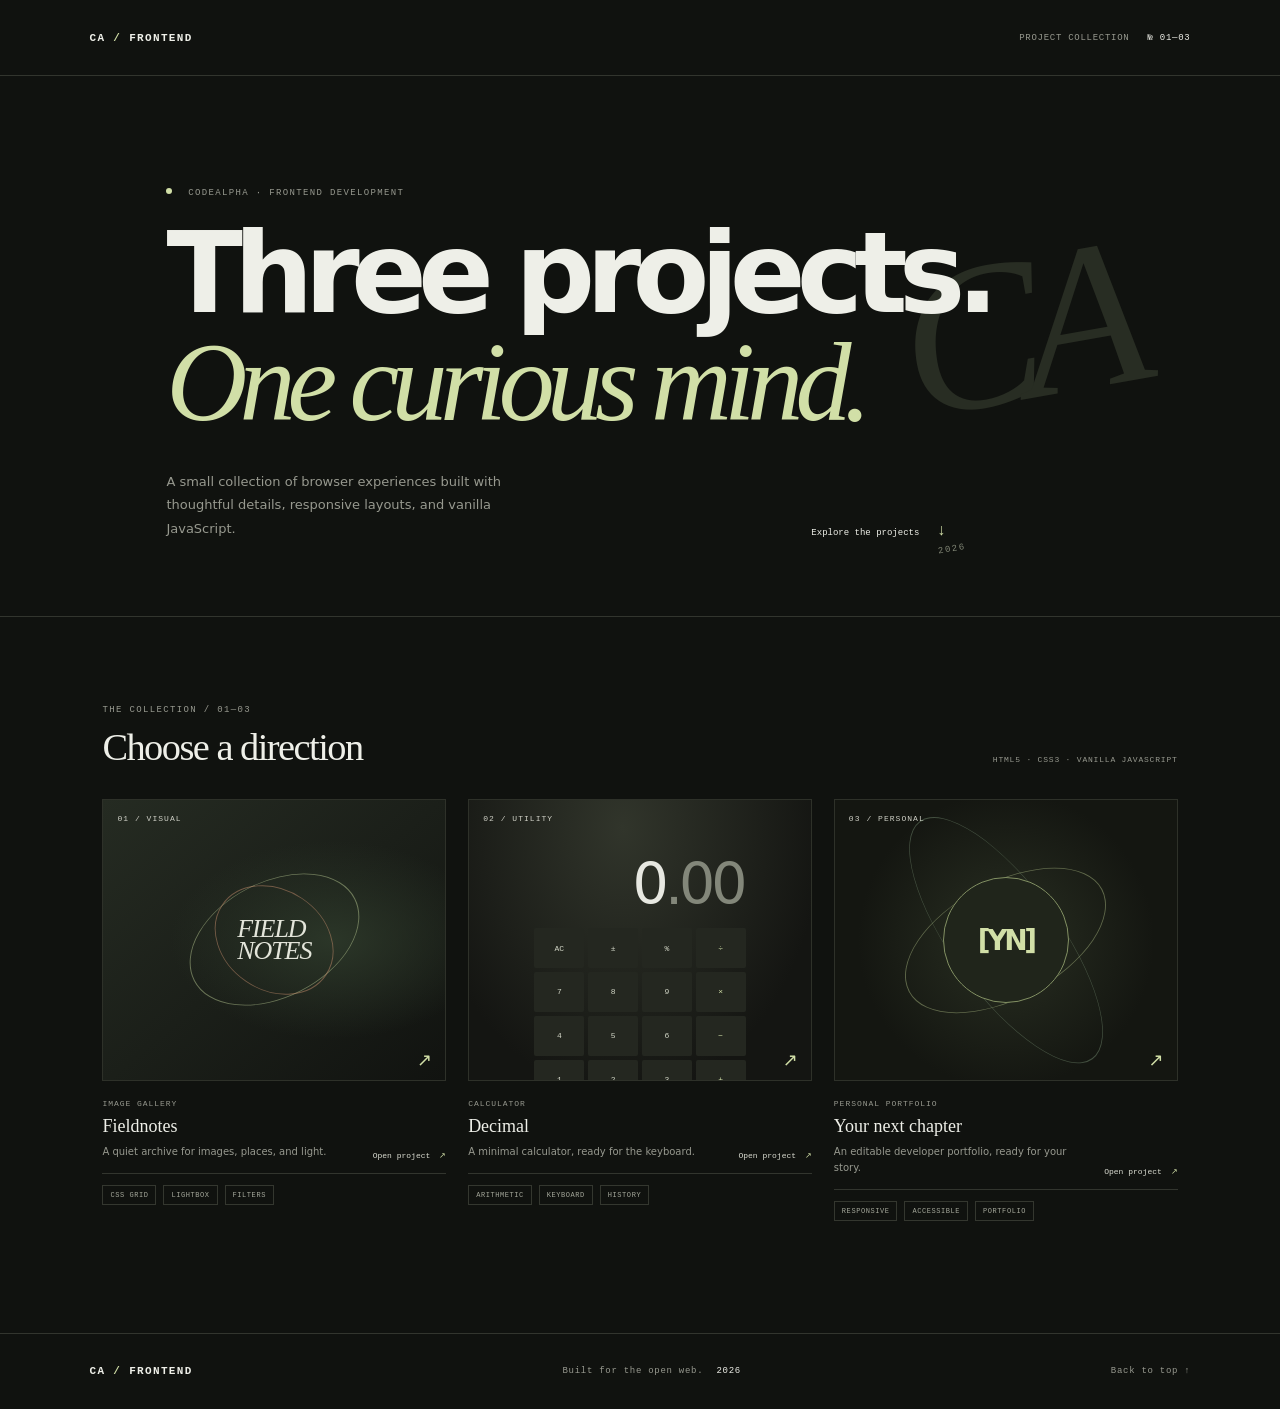
==== index.html @ f25c59a9 "Complete CodeAlpha frontend projects" ====
<!doctype html>
<html lang="en">
<head>
  <meta charset="utf-8">
  <meta name="viewport" content="width=device-width, initial-scale=1">
  <meta name="theme-color" content="#10120f">
  <meta name="description" content="Three vanilla JavaScript frontend projects: a photography gallery, calculator, and developer portfolio template.">
  <meta property="og:title" content="CodeAlpha — Frontend Projects">
  <meta property="og:description" content="Three focused projects built with HTML, CSS, and vanilla JavaScript.">
  <meta property="og:type" content="website">
  <title>CodeAlpha — Frontend Projects</title>
  <link rel="stylesheet" href="styles.css">
</head>
<body>
  <header class="topbar"><a class="brand" href="#top">CA<span> / </span>FRONTEND</a><span class="edition">PROJECT COLLECTION <span>№ 01—03</span></span></header>
  <main id="top">
    <section class="hero" aria-labelledby="hero-title">
      <p class="eyebrow"><span></span> CODEALPHA · FRONTEND DEVELOPMENT</p>
      <h1 id="hero-title">Three projects.<br><em>One curious mind.</em></h1>
      <div class="hero-foot"><p>A small collection of browser experiences built with thoughtful details, responsive layouts, and vanilla JavaScript.</p><a href="#projects">Explore the projects <span>↓</span></a></div>
      <div class="hero-index" aria-hidden="true">CA<br><small>2026</small></div>
    </section>
    <section class="projects" id="projects" aria-labelledby="projects-title">
      <div class="section-head"><div><p class="eyebrow">THE COLLECTION / 01—03</p><h2 id="projects-title">Choose a direction</h2></div><p>HTML5 · CSS3 · VANILLA JAVASCRIPT</p></div>
      <div class="project-grid">
        <article class="project-card">
          <a class="project-art art-gallery" href="CodeAlpha_ImageGallery/" aria-label="Open Image Gallery"><span class="art-index">01 / VISUAL</span><span class="gallery-orb orb-a"></span><span class="gallery-orb orb-b"></span><span class="art-word">FIELD<br>NOTES</span><span class="art-arrow">↗</span></a>
          <div class="card-copy"><div><p class="card-type">IMAGE GALLERY</p><h3>Fieldnotes</h3><p class="card-description">A quiet archive for images, places, and light.</p></div><a class="open-link" href="CodeAlpha_ImageGallery/">Open project <span>↗</span></a></div>
          <div class="tags"><span>CSS GRID</span><span>LIGHTBOX</span><span>FILTERS</span></div>
        </article>
        <article class="project-card">
          <a class="project-art art-calculator" href="CodeAlpha_Calculator/" aria-label="Open Calculator"><span class="art-index">02 / UTILITY</span><span class="calc-display">0<span>.00</span></span><span class="calc-keys"><i>AC</i><i>±</i><i>%</i><i>÷</i><i>7</i><i>8</i><i>9</i><i>×</i><i>4</i><i>5</i><i>6</i><i>−</i><i>1</i><i>2</i><i>3</i><i>+</i></span><span class="art-arrow">↗</span></a>
          <div class="card-copy"><div><p class="card-type">CALCULATOR</p><h3>Decimal</h3><p class="card-description">A minimal calculator, ready for the keyboard.</p></div><a class="open-link" href="CodeAlpha_Calculator/">Open project <span>↗</span></a></div>
          <div class="tags"><span>ARITHMETIC</span><span>KEYBOARD</span><span>HISTORY</span></div>
        </article>
        <article class="project-card">
          <a class="project-art art-portfolio" href="CodeAlpha_PersonalPortfolio/" aria-label="Open Personal Portfolio"><span class="art-index">03 / PERSONAL</span><span class="portfolio-ring ring-a"></span><span class="portfolio-ring ring-b"></span><span class="portfolio-mark">[YN]</span><span class="art-arrow">↗</span></a>
          <div class="card-copy"><div><p class="card-type">PERSONAL PORTFOLIO</p><h3>Your next chapter</h3><p class="card-description">An editable developer portfolio, ready for your story.</p></div><a class="open-link" href="CodeAlpha_PersonalPortfolio/">Open project <span>↗</span></a></div>
          <div class="tags"><span>RESPONSIVE</span><span>ACCESSIBLE</span><span>PORTFOLIO</span></div>
        </article>
      </div>
    </section>
  </main>
  <footer class="footer"><a class="brand" href="#top">CA<span> / </span>FRONTEND</a><p>Built for the open web. <span>2026</span></p><a href="#top">Back to top ↑</a></footer>
</body>
</html>
---- styles.css ----
:root{color-scheme:dark;--bg:#10120f;--panel:#191b17;--panel-2:#20231d;--text:#eeeFE8;--muted:#97998f;--line:#32352e;--accent:#d1dfa7;--mono:'DM Mono','SFMono-Regular',Consolas,monospace;--sans:'DM Sans',Inter,system-ui,sans-serif;--serif:Georgia,'Times New Roman',serif}*{box-sizing:border-box}html{scroll-behavior:smooth}body{margin:0;background:var(--bg);color:var(--text);font-family:var(--sans);-webkit-font-smoothing:antialiased}a{color:inherit;text-decoration:none}.topbar,.footer{height:76px;padding:0 clamp(22px,7vw,108px);display:flex;align-items:center;justify-content:space-between;border-bottom:1px solid var(--line)}.brand{font:600 11px var(--mono);letter-spacing:.12em}.brand span{color:var(--accent)}.edition,.footer>p,.footer>a:last-child{font:9px var(--mono);letter-spacing:.08em;color:var(--muted)}.edition span{margin-left:12px;color:var(--text)}.hero{position:relative;overflow:hidden;min-height:500px;padding:112px clamp(22px,13vw,190px) 76px;border-bottom:1px solid var(--line)}.eyebrow{font:9px var(--mono);letter-spacing:.15em;color:var(--muted);margin:0 0 22px}.eyebrow>span{display:inline-block;width:6px;height:6px;border-radius:50%;background:var(--accent);margin:0 9px 1px 0}.hero h1{position:relative;z-index:1;font:600 clamp(55px,8.8vw,112px)/.96 var(--sans);letter-spacing:-.08em;margin:0}.hero h1 em{font-family:var(--serif);font-weight:400;color:var(--accent);letter-spacing:-.07em}.hero-foot{display:flex;align-items:flex-end;justify-content:space-between;gap:35px;max-width:780px;margin-top:34px}.hero-foot p{max-width:365px;font-size:13px;line-height:1.8;color:var(--muted);margin:0}.hero-foot a{flex-shrink:0;font:9px var(--mono)}.hero-foot a span{color:var(--accent);font-size:16px;margin-left:12px}.hero-index{position:absolute;right:11%;top:34%;font:italic clamp(95px,17vw,210px)/.65 var(--serif);letter-spacing:-.1em;color:#282d23;transform:rotate(-10deg);pointer-events:none}.hero-index small{font:9px var(--mono);letter-spacing:.18em;color:#828776}.projects{padding:88px clamp(22px,8vw,120px) 112px}.section-head{display:flex;justify-content:space-between;align-items:flex-end;margin-bottom:30px}.section-head .eyebrow{margin-bottom:10px}.section-head h2{font:500 clamp(27px,3vw,39px) var(--serif);letter-spacing:-.04em;margin:0}.section-head>p{font:8px var(--mono);letter-spacing:.1em;color:var(--muted);margin:0 0 5px}.project-grid{display:grid;grid-template-columns:repeat(3,minmax(0,1fr));gap:22px}.project-card{min-width:0}.project-art{height:clamp(190px,22vw,300px);position:relative;display:grid;place-items:center;overflow:hidden;background:var(--panel);border:1px solid #2e3129;transition:border-color .2s,transform .2s}.project-art:hover{border-color:#707a59;transform:translateY(-3px)}.art-index{position:absolute;left:14px;top:14px;font:8px var(--mono);letter-spacing:.13em;color:#d0d1c7}.art-arrow{position:absolute;right:13px;bottom:10px;color:var(--accent);font-size:18px}.art-gallery{background:radial-gradient(ellipse at 67% 50%,#2b3628 0,transparent 50%),linear-gradient(140deg,#252b22,#111310)}.gallery-orb{position:absolute;border:1px solid #c4d59a77;border-radius:50%;transform:rotate(-27deg) scaleY(.64)}.orb-a{width:53%;aspect-ratio:1}.orb-b{width:37%;aspect-ratio:1;transform:rotate(34deg) scaleY(.8);border-color:#c38b6c80}.art-word{position:relative;font:italic 26px/.85 var(--serif);letter-spacing:-.04em;color:#e3e5da}.art-calculator{background:radial-gradient(ellipse at 45% 10%,#31352b,#141512 75%);display:block;padding:43px 19% 22px}.calc-display{display:block;text-align:right;font:300 clamp(34px,5vw,57px)/1 var(--sans);letter-spacing:-.07em;margin:13px 2px 15px;color:#e7e8e1}.calc-display span{color:#83877a}.calc-keys{display:grid;grid-template-columns:repeat(4,1fr);gap:4px}.calc-keys i{font:8px var(--mono);font-style:normal;display:grid;place-items:center;aspect-ratio:1.25;background:#242720;color:#d3d7c7;border-radius:2px}.calc-keys i:nth-child(4n){color:var(--accent)}.art-portfolio{background:radial-gradient(circle at center,#292f22,#141611 67%)}.portfolio-ring{position:absolute;border:1px solid #c7d99a66;border-radius:50%;transform:rotate(-28deg) scaleY(.65)}.ring-a{inset:18%}.ring-b{inset:7%;transform:rotate(54deg) scaleY(.45);border-color:#a0bf9d55}.portfolio-mark{position:relative;display:grid;place-items:center;width:37%;aspect-ratio:1;border-radius:50%;border:1px solid #829063;background:#20251b;font:600 28px var(--sans);letter-spacing:-.12em;color:var(--accent)}.card-copy{display:flex;justify-content:space-between;align-items:flex-end;gap:14px;padding:18px 0 13px}.card-type{font:8px var(--mono);letter-spacing:.12em;color:var(--muted);margin:0 0 8px}.card-copy h3{font:500 18px var(--serif);margin:0 0 7px}.card-description{font-size:10px;color:var(--muted);line-height:1.6;margin:0}.open-link{white-space:nowrap;font:8px var(--mono);color:#dbddd2}.open-link span{color:var(--accent);margin-left:4px}.open-link:hover{color:var(--accent)}.tags{display:flex;gap:7px;flex-wrap:wrap;border-top:1px solid var(--line);padding-top:11px}.tags span{font:7px var(--mono);letter-spacing:.08em;color:#a5a89b;border:1px solid #34372f;padding:5px 7px}.footer{border-top:1px solid var(--line);border-bottom:0}.footer>p span{color:var(--text);margin-left:7px}:focus-visible{outline:2px solid var(--accent);outline-offset:4px}@media(max-width:760px){.topbar,.footer{height:65px;padding-inline:22px}.edition{font-size:8px}.hero{min-height:440px;padding:90px 24px 67px}.hero h1{font-size:clamp(54px,12vw,88px)}.hero-index{right:5%;top:32%;opacity:.7}.hero-foot{flex-direction:column;align-items:flex-start;gap:20px}.projects{padding:67px 22px 80px}.section-head{align-items:flex-start;flex-direction:column;gap:11px}.project-grid{grid-template-columns:1fr;gap:31px}.project-art{height:clamp(220px,64vw,350px)}.art-calculator{padding:40px 25% 25px}.calc-keys{gap:6px}.calc-keys i{font-size:10px}.card-copy h3{font-size:20px}.card-description{font-size:11px}.open-link{font-size:9px}.footer>p{display:none}}@media(prefers-reduced-motion:reduce){html{scroll-behavior:auto}*,*::before,*::after{transition-duration:.01ms!important}}
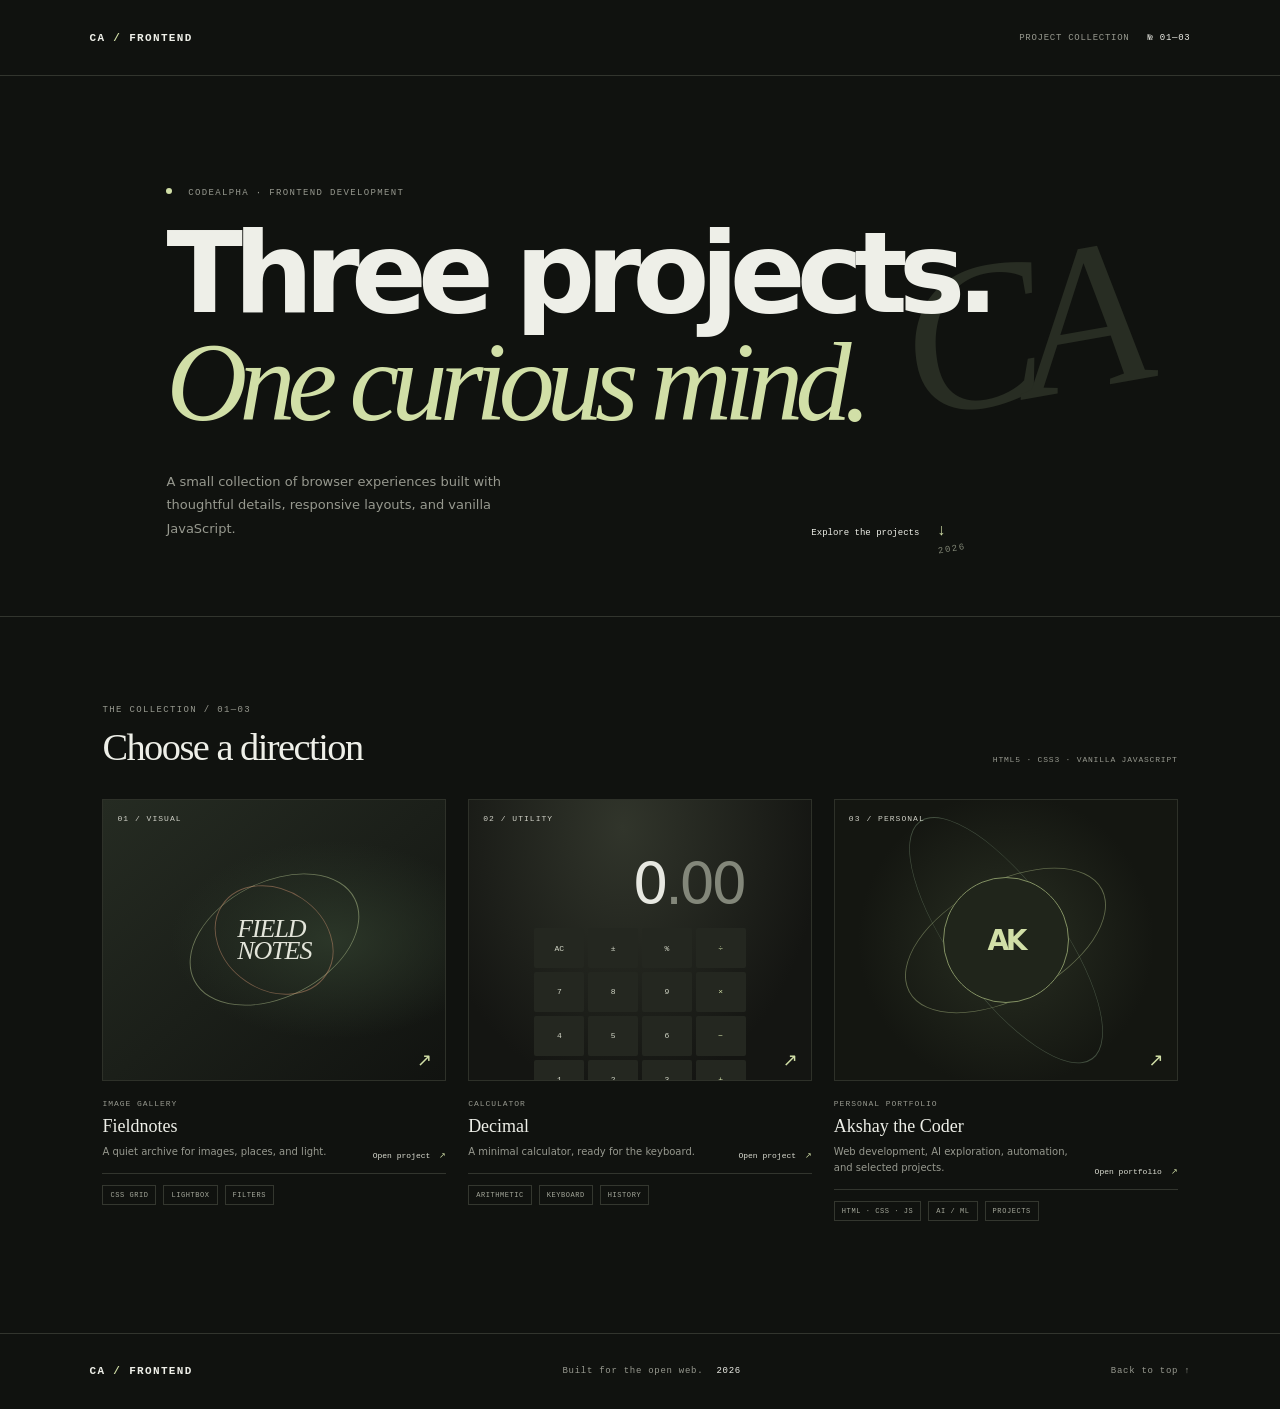
==== commit 2ebeac53: "Replace the collection's portfolio card Point the third project to Akshay Kumar's portfolio and upda" ====
--- a/index.html
+++ b/index.html
@@ -4,7 +4,7 @@
   <meta charset="utf-8">
   <meta name="viewport" content="width=device-width, initial-scale=1">
   <meta name="theme-color" content="#10120f">
-  <meta name="description" content="Three vanilla JavaScript frontend projects: a photography gallery, calculator, and developer portfolio template.">
+  <meta name="description" content="Three frontend projects: a photography gallery, calculator, and Akshay Kumar's developer portfolio.">
   <meta property="og:title" content="CodeAlpha — Frontend Projects">
   <meta property="og:description" content="Three focused projects built with HTML, CSS, and vanilla JavaScript.">
   <meta property="og:type" content="website">
@@ -34,9 +34,9 @@
           <div class="tags"><span>ARITHMETIC</span><span>KEYBOARD</span><span>HISTORY</span></div>
         </article>
         <article class="project-card">
-          <a class="project-art art-portfolio" href="CodeAlpha_PersonalPortfolio/" aria-label="Open Personal Portfolio"><span class="art-index">03 / PERSONAL</span><span class="portfolio-ring ring-a"></span><span class="portfolio-ring ring-b"></span><span class="portfolio-mark">[YN]</span><span class="art-arrow">↗</span></a>
-          <div class="card-copy"><div><p class="card-type">PERSONAL PORTFOLIO</p><h3>Your next chapter</h3><p class="card-description">An editable developer portfolio, ready for your story.</p></div><a class="open-link" href="CodeAlpha_PersonalPortfolio/">Open project <span>↗</span></a></div>
-          <div class="tags"><span>RESPONSIVE</span><span>ACCESSIBLE</span><span>PORTFOLIO</span></div>
+          <a class="project-art art-portfolio" href="CodeAlpha_PersonalPortfolio/" aria-label="Open Akshay Kumar's portfolio"><span class="art-index">03 / PERSONAL</span><span class="portfolio-ring ring-a"></span><span class="portfolio-ring ring-b"></span><span class="portfolio-mark">AK</span><span class="art-arrow">↗</span></a>
+          <div class="card-copy"><div><p class="card-type">PERSONAL PORTFOLIO</p><h3>Akshay the Coder</h3><p class="card-description">Web development, AI exploration, automation, and selected projects.</p></div><a class="open-link" href="CodeAlpha_PersonalPortfolio/">Open portfolio <span>↗</span></a></div>
+          <div class="tags"><span>HTML · CSS · JS</span><span>AI / ML</span><span>PROJECTS</span></div>
         </article>
       </div>
     </section>
